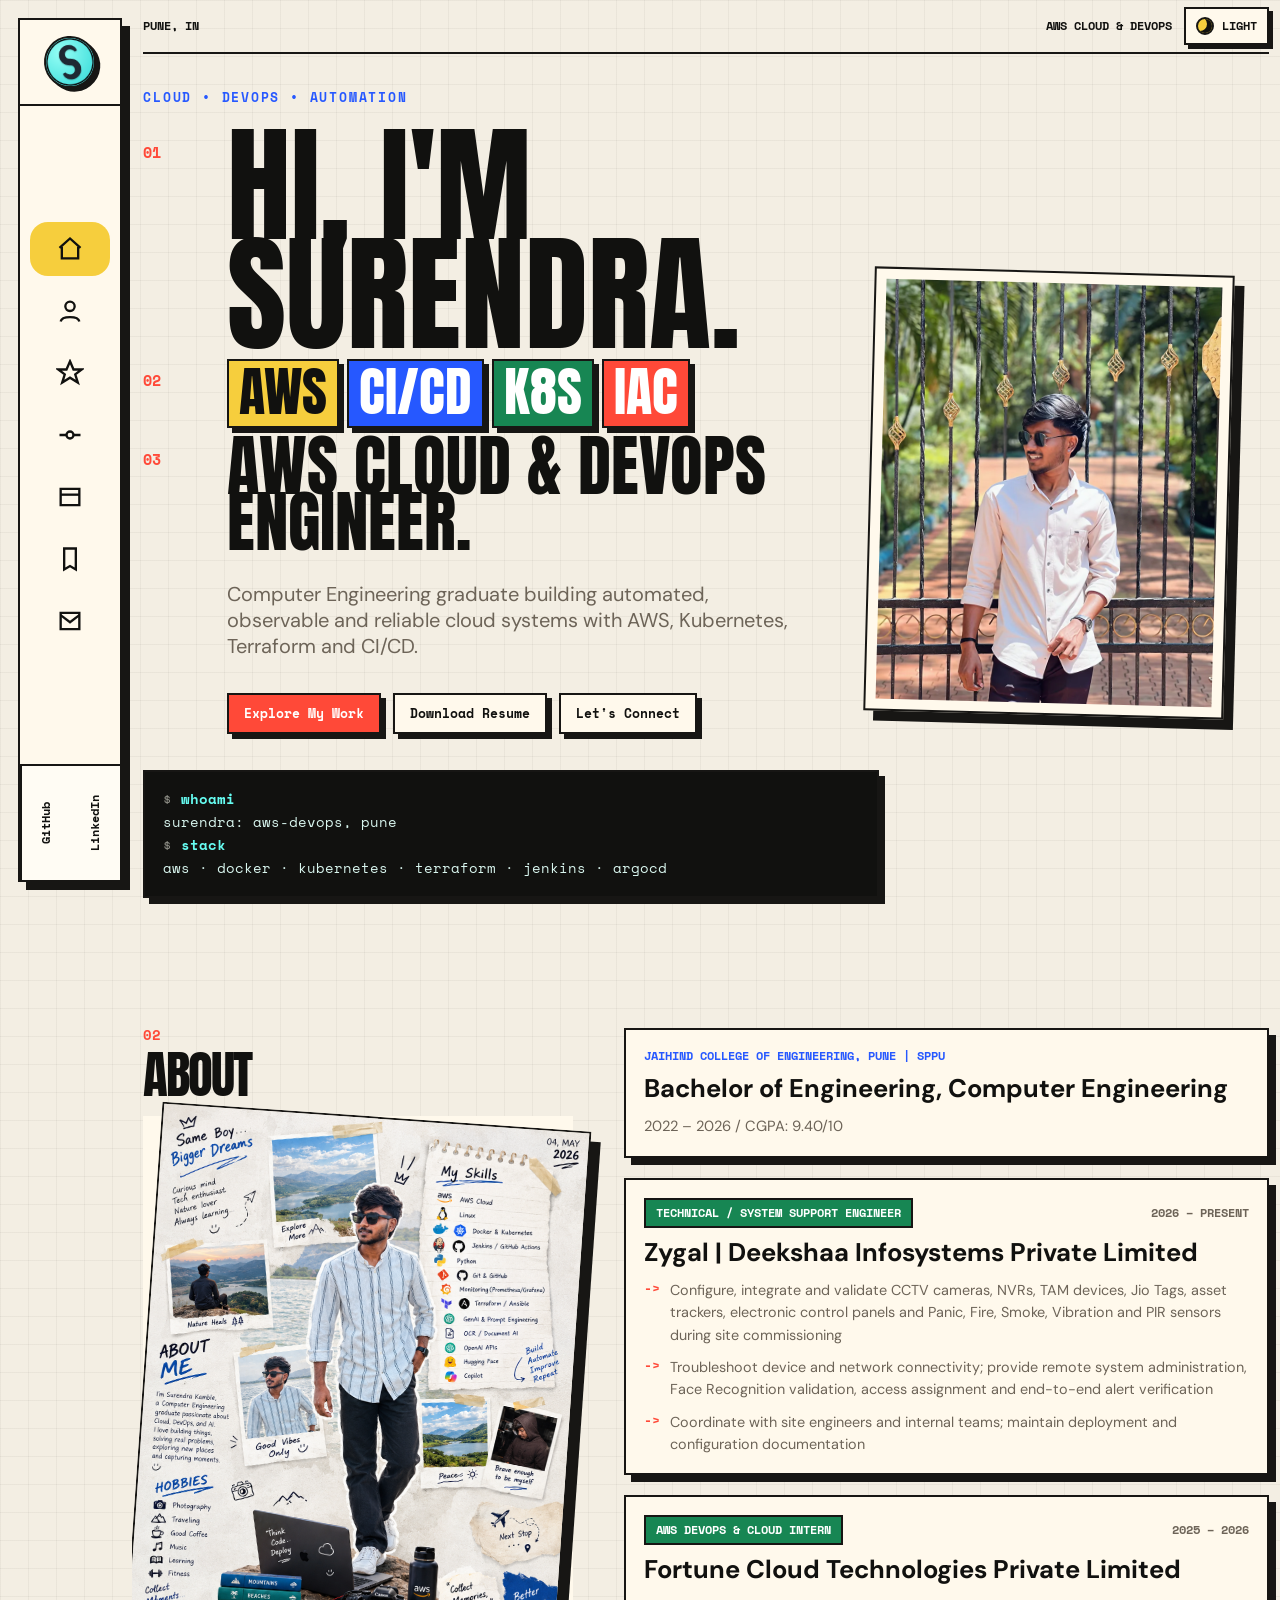
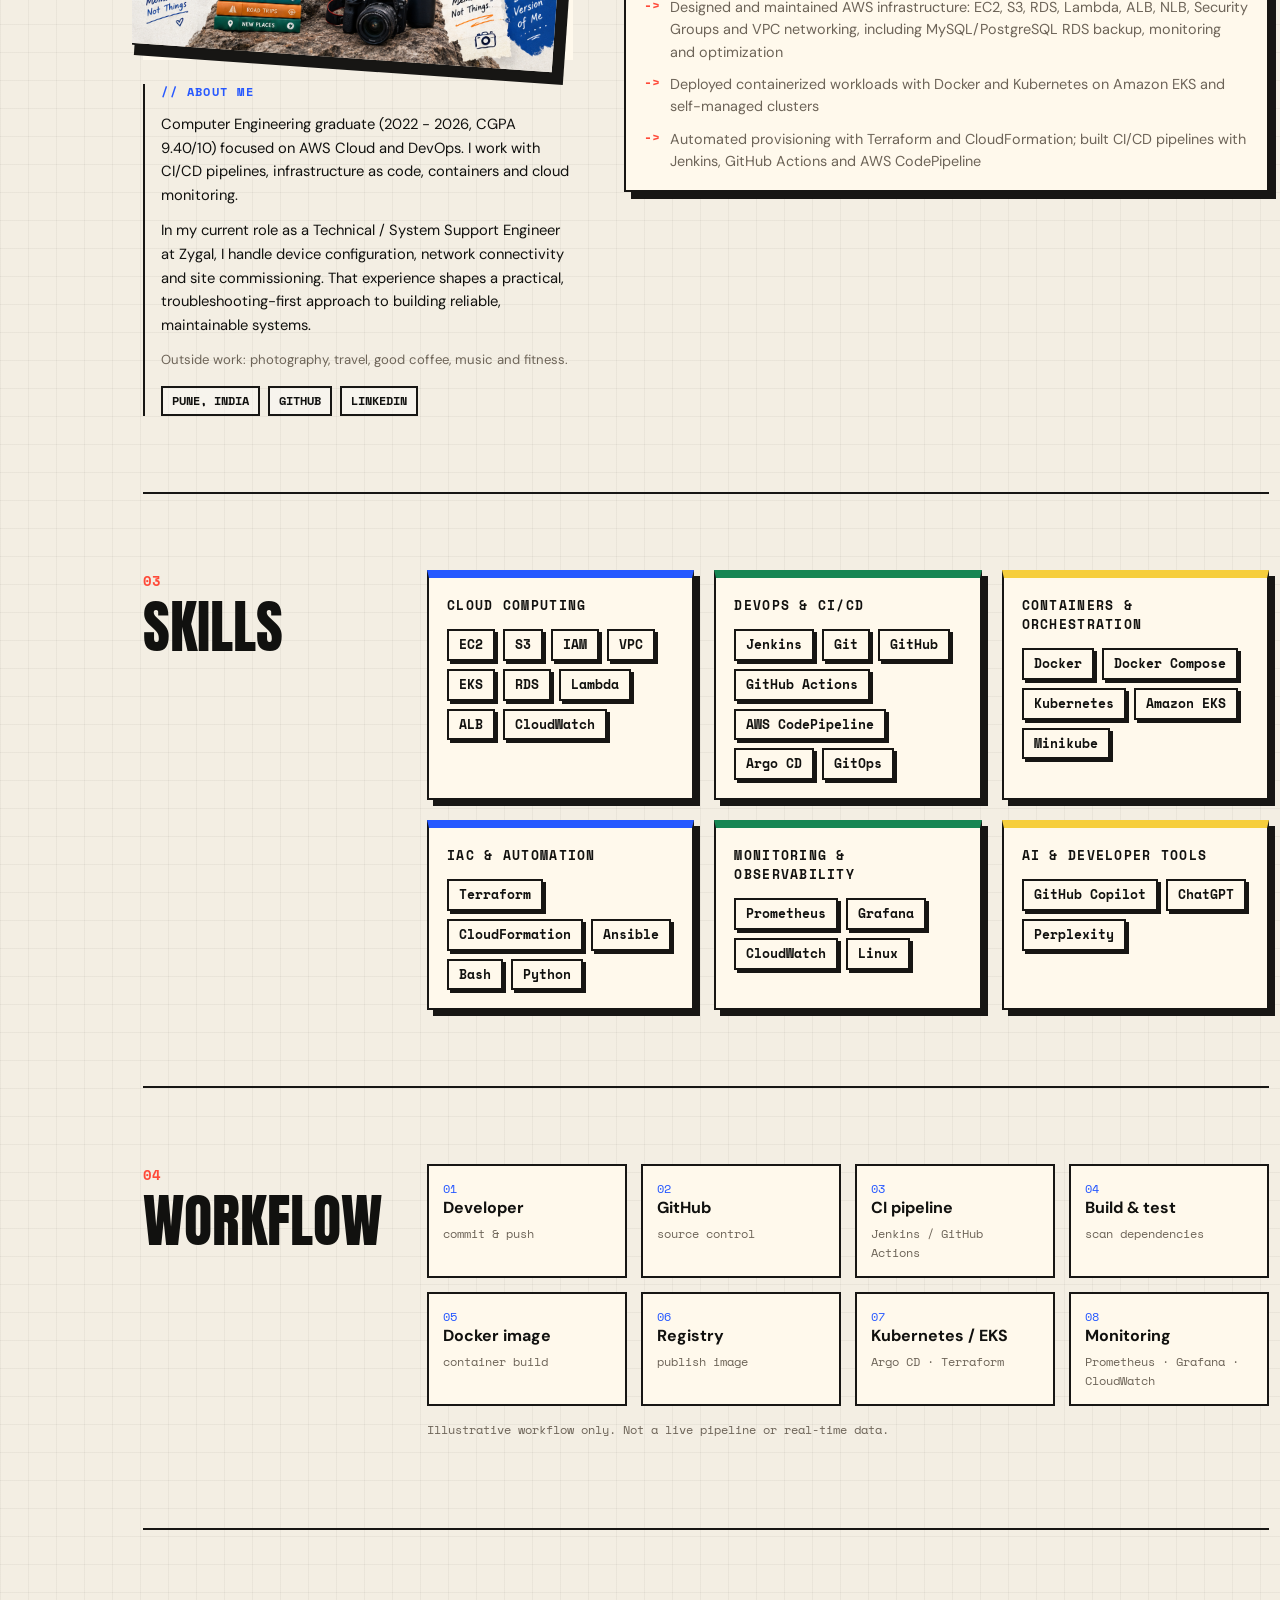
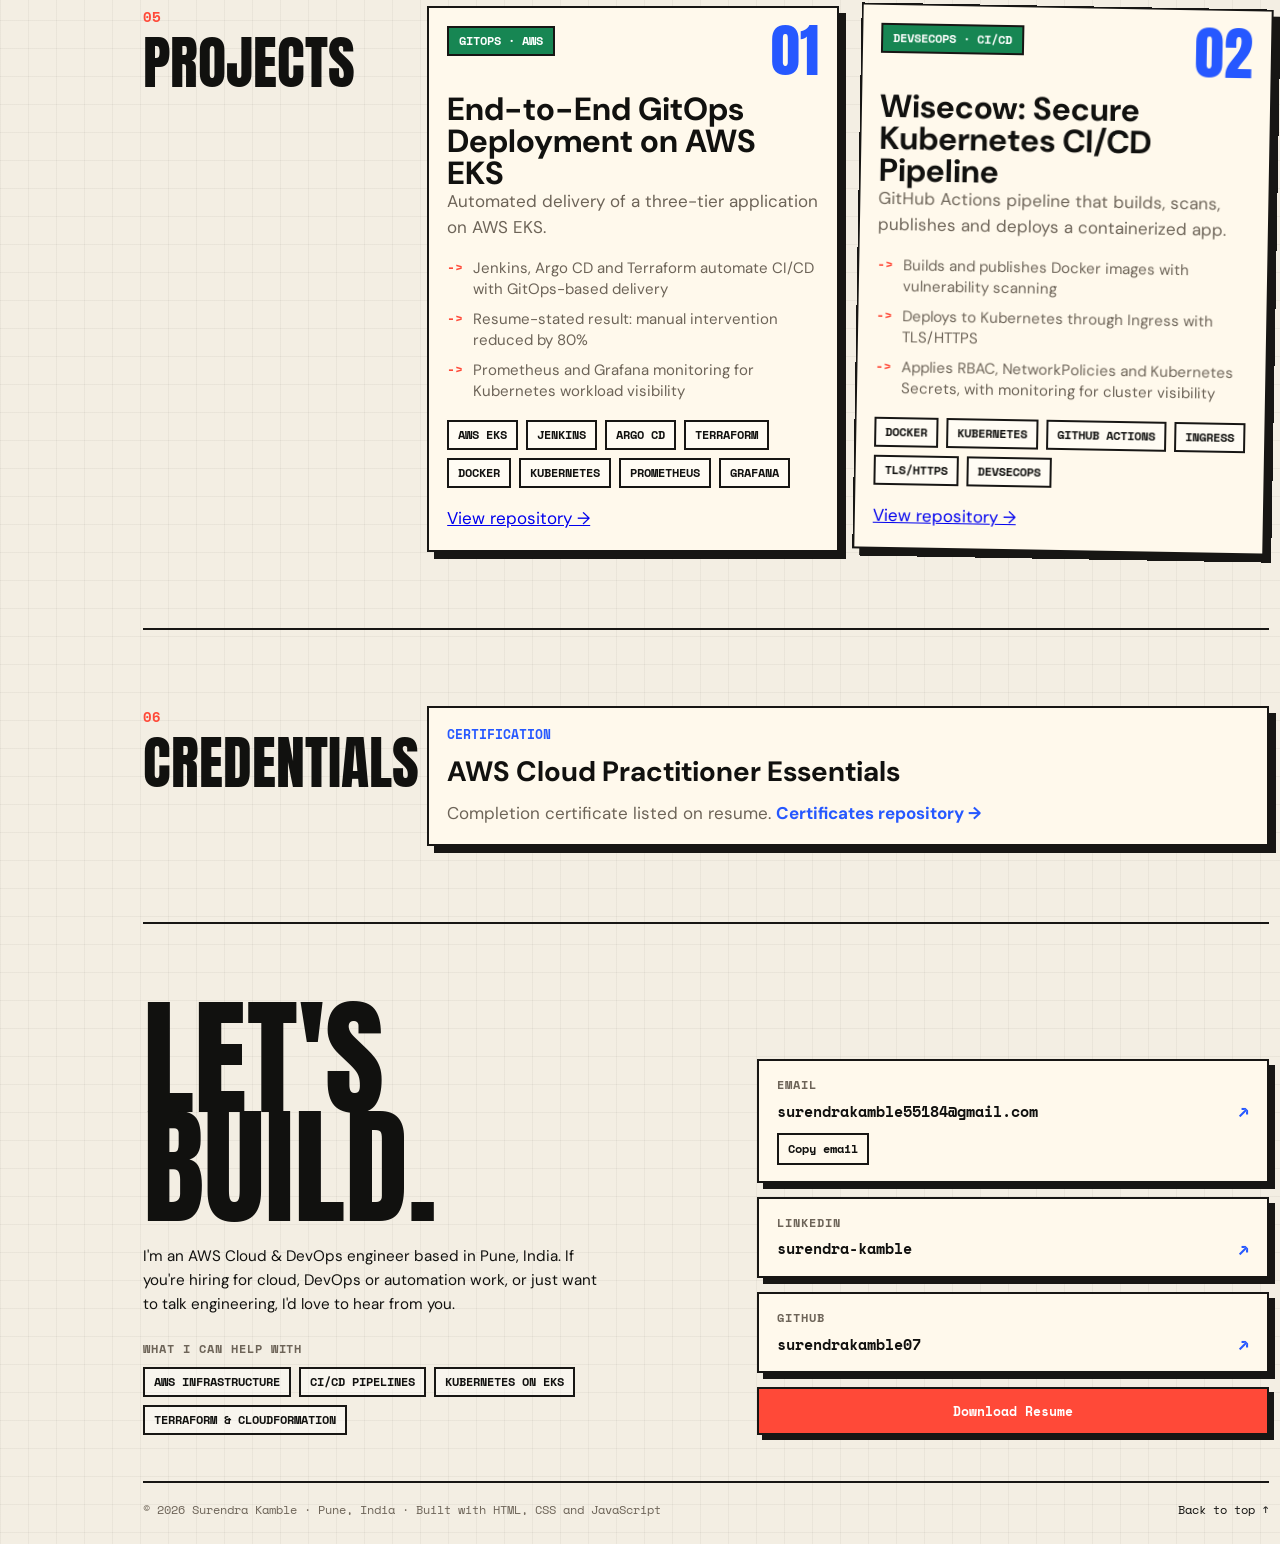
==== index.html @ b2022d6a "New portfolio design" ====
<!doctype html>
<html lang="en"><head><meta charset="UTF-8"><meta name="viewport" content="width=device-width, initial-scale=1">
<title>Surendra Kamble | AWS Cloud &amp; DevOps Engineer</title>
<meta name="description" content="Portfolio of Surendra Kamble, AWS Cloud &amp; DevOps Engineer in Pune: CI/CD, Kubernetes, Terraform, GitOps and monitoring.">
<meta name="theme-color" content="#66fcf1">
<meta property="og:type" content="website"><meta property="og:title" content="Surendra Kamble | AWS Cloud &amp; DevOps Engineer"><meta property="og:description" content="AWS, CI/CD, Kubernetes, Terraform, GitOps and monitoring.">
<meta property="og:image" content="images/og.png">
<meta name="twitter:card" content="summary_large_image"><meta name="twitter:image" content="images/og.png">
<link rel="icon" type="image/png" sizes="32x32" href="favicon.png"><link rel="apple-touch-icon" href="apple-touch-icon.png">
<link rel="preconnect" href="https://fonts.googleapis.com"><link rel="preconnect" href="https://fonts.gstatic.com" crossorigin>
<link href="https://fonts.googleapis.com/css2?family=Anton&family=DM+Sans:wght@400;500;700&family=Space+Mono:wght@400;700&display=swap" rel="stylesheet">
<link rel="stylesheet" href="styles.css"><link rel="stylesheet" href="site.css"></head>
<body><a class="skip" href="#main">Skip to content</a>
<aside class="side-nav" aria-label="Primary navigation"><a class="mark" href="#home" aria-label="Surendra Kamble home"><img src="images/logo.png" alt="S logo" width="60" height="60"></a>
<nav class="rail-links"><a href="#home" aria-label="Home"><svg viewBox="0 0 24 24" fill="none" stroke="currentColor"><path d="M3 11l9-8 9 8"/><path d="M5 10v10h14V10"/></svg><span class="rail-label">Home</span></a><a href="#about" aria-label="About"><svg viewBox="0 0 24 24" fill="none" stroke="currentColor"><circle cx="12" cy="8" r="4"/><path d="M4 21c1-5 15-5 16 0"/></svg><span class="rail-label">About</span></a><a href="#skills" aria-label="Skills"><svg viewBox="0 0 24 24" fill="none" stroke="currentColor"><path d="M12 2l3 7h7l-5.5 4.2 2.2 7L12 16l-6.7 4.2 2.2-7L2 9h7z"/></svg><span class="rail-label">Skills</span></a><a href="#workflow" aria-label="Workflow"><svg viewBox="0 0 24 24" fill="none" stroke="currentColor"><path d="M3 12h6M15 12h6"/><circle cx="12" cy="12" r="3"/></svg><span class="rail-label">Workflow</span></a><a href="#projects" aria-label="Projects"><svg viewBox="0 0 24 24" fill="none" stroke="currentColor"><path d="M4 5h16v14H4z"/><path d="M4 10h16"/></svg><span class="rail-label">Projects</span></a><a href="#credentials" aria-label="Credentials"><svg viewBox="0 0 24 24" fill="none" stroke="currentColor"><path d="M7 3h10v18l-5-3-5 3z"/></svg><span class="rail-label">Credentials</span></a><a href="#contact" aria-label="Contact"><svg viewBox="0 0 24 24" fill="none" stroke="currentColor"><path d="M4 5h16v14H4z"/><path d="M4 7l8 6 8-6"/></svg><span class="rail-label">Contact</span></a></nav>
<div class="rail-bottom"><a href="https://github.com/surendrakamble07" target="_blank" rel="noopener noreferrer">GitHub</a><a href="https://www.linkedin.com/in/surendra-kamble-593585319/" target="_blank" rel="noopener noreferrer">LinkedIn</a></div></aside>
<main class="page" id="main">
<div class="top-strip wrap"><span>Pune, IN</span><span>AWS Cloud &amp; DevOps<button class="theme-toggle" id="themeToggle" type="button" aria-label="Toggle dark theme" aria-pressed="false"><span class="toggle-icon" aria-hidden="true"></span><span id="themeLabel">Light</span></button></span></div>
<section id="home" class="hero wrap"><div class="hello">
<p class="eyebrow">CLOUD • DEVOPS • AUTOMATION</p>
<div class="sentence"><small>01</small><h1>Hi, I'm<br>Surendra.</h1></div>
<div class="sentence"><small>02</small><div class="role"><span class="word">AWS</span><span class="word">CI/CD</span><span class="word">K8s</span><span class="word">IaC</span></div></div>
<div class="sentence"><small>03</small><h1 class="title">AWS Cloud &amp; DevOps Engineer.</h1></div>
<p class="lede">Computer Engineering graduate building automated, observable and reliable cloud systems with AWS, Kubernetes, Terraform and CI/CD.</p>
<div class="actions"><a class="btn primary" href="#projects">Explore My Work</a><a class="btn" href="assets/Surendra_Kamble_Resume.pdf" download>Download Resume</a><a class="btn" href="#contact">Let's Connect</a></div>
<div class="term" role="img" aria-label="Terminal summary of Surendra Kamble"><i>$</i> <b>whoami</b><br>surendra: aws-devops, pune<br><i>$</i> <b>stack</b><br>aws · docker · kubernetes · terraform · jenkins · argocd</div>
</div><figure class="photo-card"><picture><source type="image/webp" srcset="images/me-800.webp 800w, images/me-1200.webp 1200w" sizes="(max-width: 620px) 200px, (max-width: 980px) 360px, 340px"><img class="hero-portrait" src="images/me-1200.jpg" srcset="images/me-800.jpg 800w, images/me-1200.jpg 1200w" sizes="(max-width: 620px) 200px, (max-width: 980px) 360px, 340px" alt="Portrait of Surendra Kamble" width="800" height="1000"></picture></figure></section>
<section id="about" class="section wrap"><div class="about-column"><header class="section-title"><small>02</small><h2>About</h2></header><div class="about-visual-bio"><figure class="about-figure"><button class="about-collage-trigger" id="aboutCollageTrigger" type="button" aria-label="Open About Me collage full size"><img src="images/about.png" alt="Personal collage of Surendra Kamble with travel photos, hobbies and a skills notepad" width="1114" height="1411" loading="lazy" decoding="async"></button></figure><div class="about-bio"><p class="about-bio-label">// ABOUT ME</p><p>Computer Engineering graduate (2022 - 2026, CGPA 9.40/10) focused on AWS Cloud and DevOps. I work with CI/CD pipelines, infrastructure as code, containers and cloud monitoring.</p><p>In my current role as a Technical / System Support Engineer at Zygal, I handle device configuration, network connectivity and site commissioning. That experience shapes a practical, troubleshooting-first approach to building reliable, maintainable systems.</p><p class="about-bio-aside">Outside work: photography, travel, good coffee, music and fitness.</p><div class="about-bio-chips"><span class="tech-chip">Pune, India</span><a class="tech-chip" href="https://github.com/surendrakamble07" target="_blank" rel="noopener noreferrer">GitHub</a><a class="tech-chip" href="https://www.linkedin.com/in/surendra-kamble-593585319/" target="_blank" rel="noopener noreferrer">LinkedIn</a></div></div></div></div><div class="about-card-stack"><article class="about-card education-card"><div class="education-meta">Jaihind College of Engineering, Pune | SPPU</div><h3>Bachelor of Engineering, Computer Engineering</h3><p>2022 – 2026 / CGPA: 9.40/10</p></article><article class="about-card experience-card"><div class="experience-meta"><span class="timeline-role">Technical / System Support Engineer</span><span class="timeline-date">2026 – Present</span></div><h3>Zygal | Deekshaa Infosystems Private Limited</h3><ul class="about-list"><li>Configure, integrate and validate CCTV cameras, NVRs, TAM devices, Jio Tags, asset trackers, electronic control panels and Panic, Fire, Smoke, Vibration and PIR sensors during site commissioning</li><li>Troubleshoot device and network connectivity; provide remote system administration, Face Recognition validation, access assignment and end-to-end alert verification</li><li>Coordinate with site engineers and internal teams; maintain deployment and configuration documentation</li></ul></article><article class="about-card experience-card"><div class="experience-meta"><span class="timeline-role">AWS DevOps &amp; Cloud Intern</span><span class="timeline-date">2025 – 2026</span></div><h3>Fortune Cloud Technologies Private Limited</h3><ul class="about-list"><li>Designed and maintained AWS infrastructure: EC2, S3, RDS, Lambda, ALB, NLB, Security Groups and VPC networking, including MySQL/PostgreSQL RDS backup, monitoring and optimization</li><li>Deployed containerized workloads with Docker and Kubernetes on Amazon EKS and self-managed clusters</li><li>Automated provisioning with Terraform and CloudFormation; built CI/CD pipelines with Jenkins, GitHub Actions and AWS CodePipeline</li></ul></article></div></section>
<section id="skills" class="section wrap"><aside class="section-title"><small>03</small><h2>Skills</h2></aside><div class="groups"><div class="group"><h3>Cloud computing</h3><span class="skill">EC2</span><span class="skill">S3</span><span class="skill">IAM</span><span class="skill">VPC</span><span class="skill">EKS</span><span class="skill">RDS</span><span class="skill">Lambda</span><span class="skill">ALB</span><span class="skill">CloudWatch</span></div><div class="group"><h3>DevOps &amp; CI/CD</h3><span class="skill">Jenkins</span><span class="skill">Git</span><span class="skill">GitHub</span><span class="skill">GitHub Actions</span><span class="skill">AWS CodePipeline</span><span class="skill">Argo CD</span><span class="skill">GitOps</span></div><div class="group"><h3>Containers &amp; orchestration</h3><span class="skill">Docker</span><span class="skill">Docker Compose</span><span class="skill">Kubernetes</span><span class="skill">Amazon EKS</span><span class="skill">Minikube</span></div><div class="group"><h3>IaC &amp; automation</h3><span class="skill">Terraform</span><span class="skill">CloudFormation</span><span class="skill">Ansible</span><span class="skill">Bash</span><span class="skill">Python</span></div><div class="group"><h3>Monitoring &amp; observability</h3><span class="skill">Prometheus</span><span class="skill">Grafana</span><span class="skill">CloudWatch</span><span class="skill">Linux</span></div><div class="group"><h3>AI &amp; developer tools</h3><span class="skill">GitHub Copilot</span><span class="skill">ChatGPT</span><span class="skill">Perplexity</span></div></div></section>
<section id="workflow" class="section wrap"><aside class="section-title"><small>04</small><h2>Workflow</h2></aside><div><ol class="flow"><li>Developer<small>commit &amp; push</small></li><li>GitHub<small>source control</small></li><li>CI pipeline<small>Jenkins / GitHub Actions</small></li><li>Build &amp; test<small>scan dependencies</small></li><li>Docker image<small>container build</small></li><li>Registry<small>publish image</small></li><li>Kubernetes / EKS<small>Argo CD · Terraform</small></li><li>Monitoring<small>Prometheus · Grafana · CloudWatch</small></li></ol><p class="note">Illustrative workflow only. Not a live pipeline or real-time data.</p></div></section>
<section id="projects" class="section wrap"><aside class="section-title"><small>05</small><h2>Projects</h2></aside><div class="project-grid"><article class="project-card"><div class="project-top"><span class="project-tag">GitOps · AWS</span><span class="project-index">01</span></div><div><h3>End-to-End GitOps Deployment on AWS EKS</h3><p>Automated delivery of a three-tier application on AWS EKS.</p></div><ul class="project-bullets"><li>Jenkins, Argo CD and Terraform automate CI/CD with GitOps-based delivery</li><li>Resume-stated result: manual intervention reduced by 80%</li><li>Prometheus and Grafana monitoring for Kubernetes workload visibility</li></ul><div class="tech-stack"><span class="tech-chip">AWS EKS</span><span class="tech-chip">Jenkins</span><span class="tech-chip">Argo CD</span><span class="tech-chip">Terraform</span><span class="tech-chip">Docker</span><span class="tech-chip">Kubernetes</span><span class="tech-chip">Prometheus</span><span class="tech-chip">Grafana</span></div><p><a href="https://github.com/surendrakamble07/node-todo-cicd-master" target="_blank" rel="noopener noreferrer">View repository &rarr;</a></p></article><article class="project-card"><div class="project-top"><span class="project-tag">DevSecOps · CI/CD</span><span class="project-index">02</span></div><div><h3>Wisecow: Secure Kubernetes CI/CD Pipeline</h3><p>GitHub Actions pipeline that builds, scans, publishes and deploys a containerized app.</p></div><ul class="project-bullets"><li>Builds and publishes Docker images with vulnerability scanning</li><li>Deploys to Kubernetes through Ingress with TLS/HTTPS</li><li>Applies RBAC, NetworkPolicies and Kubernetes Secrets, with monitoring for cluster visibility</li></ul><div class="tech-stack"><span class="tech-chip">Docker</span><span class="tech-chip">Kubernetes</span><span class="tech-chip">GitHub Actions</span><span class="tech-chip">Ingress</span><span class="tech-chip">TLS/HTTPS</span><span class="tech-chip">DevSecOps</span></div><p><a href="https://github.com/surendrakamble07/Wisecow-DevOps-Secure-Kubernetes-CI-CD-Pipeline" target="_blank" rel="noopener noreferrer">View repository &rarr;</a></p></article></div></section>
<section id="credentials" class="section wrap"><aside class="section-title"><small>06</small><h2>Credentials</h2></aside><div class="stack"><article class="education-card"><div class="education-meta">Certification</div><h3>AWS Cloud Practitioner Essentials</h3><p>Completion certificate listed on resume. <a href="https://github.com/surendrakamble07/AWS-DevOps-Certificates" target="_blank" rel="noopener noreferrer">Certificates repository &rarr;</a></p></article></div></section>
<section id="contact" class="contact wrap">
	<div class="contact-intro">
		<h2 class="contact-title">Let's<br>Build.</h2>
		<p class="contact-copy">I'm an AWS Cloud &amp; DevOps engineer based in Pune, India. If you're hiring for cloud, DevOps or automation work, or just want to talk engineering, I'd love to hear from you.</p>
		<div class="contact-offerings">
			<span class="contact-caption">What I can help with</span>
			<div class="contact-chips"><span class="tech-chip">AWS infrastructure</span><span class="tech-chip">CI/CD pipelines</span><span class="tech-chip">Kubernetes on EKS</span><span class="tech-chip">Terraform &amp; CloudFormation</span></div>
		</div>
	</div>
	<div class="contact-cards">
		<article class="contact-card contact-card-email">
			<a class="contact-card-hitarea" href="mailto:surendrakamble55184@gmail.com">
				<span class="contact-card-label">Email</span>
				<span class="contact-card-value">surendrakamble55184@gmail.com</span>
				<span class="contact-card-arrow" aria-hidden="true">↗</span>
			</a>
			<div class="contact-card-actions"><button class="copy" id="copy" type="button">Copy email</button><div id="toast" role="status" aria-live="polite"></div></div>
		</article>
		<a class="contact-card" href="https://www.linkedin.com/in/surendra-kamble-593585319/" target="_blank" rel="noopener noreferrer">
			<span class="contact-card-label">LinkedIn</span><span class="contact-card-value">surendra-kamble</span><span class="contact-card-arrow" aria-hidden="true">↗</span>
		</a>
		<a class="contact-card" href="https://github.com/surendrakamble07" target="_blank" rel="noopener noreferrer">
			<span class="contact-card-label">GitHub</span><span class="contact-card-value">surendrakamble07</span><span class="contact-card-arrow" aria-hidden="true">↗</span>
		</a>
		<a class="btn primary contact-resume" href="assets/Surendra_Kamble_Resume.pdf" download>Download Resume</a>
	</div>
</section>
<footer class="site-footer wrap"><span>&copy; 2026 Surendra Kamble &middot; Pune, India &middot; Built with HTML, CSS and JavaScript</span><a href="#home">Back to top &uarr;</a></footer>
</main><button id="top" type="button" aria-label="Back to top">TOP ↑</button><dialog class="image-dialog" id="aboutCollageDialog" aria-label="About Me collage"><button class="image-dialog-close" id="aboutCollageClose" type="button" aria-label="Close collage">Close</button><img src="images/about-1000.jpg" alt="Personal collage: Surendra Kamble with photos of travel and nature, hobbies, and a skills notepad" width="1000" height="1267"></dialog><script src="script.js"></script></body></html>
---- styles.css ----
:root {
  --paper: #f3eee3;
  --ink: #11110f;
  --muted: #6d6458;
  --line: #171614;
  --card: #fff9ec;
  --red: #ff4938;
  --blue: #2658ff;
  --green: #178653;
  --yellow: #f6ce3d;
  --grid-line: rgba(17,17,15,.045);
  --dock-fill: rgba(255,255,255,.38);
  --rail: 104px;
  --max: 1180px;
}
[data-theme="dark"] {
  --paper: #10100f;
  --ink: #f3eee3;
  --muted: #b9ad9b;
  --line: #f3eee3;
  --card: #191817;
  --red: #ff5a48;
  --blue: #6f92ff;
  --green: #35b978;
  --yellow: #f6ce3d;
  --grid-line: rgba(243,238,227,.055);
  --dock-fill: rgba(255,255,255,.07);
}
* { box-sizing: border-box; }
html { scroll-behavior: smooth; }
body {
  margin: 0;
  color: var(--ink);
  background:
    linear-gradient(var(--grid-line) 1px, transparent 1px),
    linear-gradient(90deg, var(--grid-line) 1px, transparent 1px),
    var(--paper);
  background-size: 28px 28px;
  font-family: "DM Sans", sans-serif;
  transition: background .22s ease, color .22s ease;
}
.side-nav {
  position: fixed;
  inset: 18px auto 18px 18px;
  z-index: 30;
  width: var(--rail);
  border: 2px solid var(--line);
  background: var(--card);
  box-shadow: 8px 8px 0 var(--line);
  display: grid;
  grid-template-rows: 86px 1fr 116px;
}
.mark {
  display: grid;
  place-items: center;
  border-bottom: 2px solid var(--line);
  color: var(--ink);
  background: var(--card);
  text-decoration: none;
}
.mark img {
  width: 52px;
  height: 52px;
  border: 2px solid var(--line);
  border-radius: 50%;
  background: #55e6e1;
  box-shadow: 4px 4px 0 var(--line);
  transform: rotate(-5deg);
}
.rail-links {
  display: grid;
  align-content: center;
  gap: 8px;
  padding: 12px 10px;
}
.rail-links a {
  min-height: clamp(46px, 6vh, 68px);
  color: var(--ink);
  text-decoration: none;
  border: 2px solid transparent;
  display: grid;
  place-items: center;
  font: 700 11px/1 "Space Mono", monospace;
  text-transform: uppercase;
  border-radius: 18px;
  position: relative;
  transition: background .18s ease, color .18s ease, border-color .18s ease, transform .18s ease;
}
.rail-links a:first-child { border-top: 2px solid transparent; }
.rail-links a:hover {
  background: var(--yellow);
  border-color: var(--line);
  transform: rotate(-2deg);
}
.rail-label {
  position: absolute;
  left: calc(100% + 12px);
  top: 50%;
  z-index: 5;
  min-width: max-content;
  border: 2px solid var(--line);
  background: var(--card);
  color: var(--ink);
  box-shadow: 4px 4px 0 var(--line);
  padding: 8px 10px;
  opacity: 0;
  pointer-events: none;
  transform: translate(-8px, -50%);
  transition: opacity .16s ease, transform .16s ease;
}
.rail-links a:hover .rail-label,
.rail-links a:focus-visible .rail-label {
  opacity: 1;
  transform: translate(0, -50%);
}
.rail-links svg {
  width: 28px;
  height: 28px;
  stroke-width: 2;
}
.rail-bottom {
  border-top: 2px solid var(--line);
  display: grid;
  grid-template-columns: 1fr 1fr;
}
.rail-bottom a {
  display: grid;
  place-items: center;
  color: var(--ink);
  text-decoration: none;
  font: 700 12px/1 "Space Mono", monospace;
  border-right: 2px solid var(--line);
  writing-mode: vertical-rl;
  transform: rotate(180deg);
  background: var(--dock-fill);
}
.rail-bottom a:last-child { border-right: 0; }
.page {
  margin-left: calc(var(--rail) + 28px);
}
.wrap {
  width: min(var(--max), calc(92vw - var(--rail) / 2));
  margin: 0 auto;
}
.top-strip {
  min-height: 54px;
  border-bottom: 2px solid var(--line);
  display: flex;
  justify-content: space-between;
  align-items: center;
  font: 700 12px/1 "Space Mono", monospace;
  text-transform: uppercase;
}
.top-strip span {
  display: inline-flex;
  align-items: center;
  gap: 12px;
  flex-wrap: wrap;
}
.theme-toggle {
  color: var(--ink);
  background: var(--card);
  border: 2px solid var(--line);
  padding: 8px 10px;
  font: 700 12px/1 "Space Mono", monospace;
  text-transform: uppercase;
  cursor: pointer;
  box-shadow: 4px 4px 0 var(--line);
  display: inline-flex;
  align-items: center;
  gap: 8px;
  transition: transform .16s ease, box-shadow .16s ease, background .16s ease;
}
.theme-toggle:hover {
  background: var(--yellow);
  transform: translate(2px, 2px);
  box-shadow: 2px 2px 0 var(--line);
}
.toggle-icon {
  width: 18px;
  height: 18px;
  border: 2px solid var(--line);
  border-radius: 50%;
  background: var(--yellow);
  box-shadow: inset -5px -2px 0 var(--ink);
}
[data-theme="dark"] .toggle-icon {
  background: var(--ink);
  box-shadow: inset 6px 0 0 var(--yellow);
}
.hero {
  min-height: calc(100vh - 54px);
  display: grid;
  grid-template-columns: minmax(0, 1.28fr) minmax(280px, 360px);
  gap: 30px;
  align-items: center;
  padding: 34px 0 54px;
}
.hello {
  display: grid;
  gap: 10px;
}
.sentence {
  display: grid;
  grid-template-columns: 70px 1fr;
  gap: 14px;
  align-items: start;
}
.sentence small {
  padding-top: 14px;
  font: 700 15px/1 "Space Mono", monospace;
  color: var(--red);
}
h1 {
  margin: 0;
  font: 400 clamp(4.4rem, 10vw, 11rem)/.85 Anton, sans-serif;
  text-transform: uppercase;
  letter-spacing: 0;
}
.role {
  display: flex;
  flex-wrap: nowrap;
  gap: 8px;
  font: 400 clamp(2rem, 4.25vw, 4.7rem)/.9 Anton, sans-serif;
  text-transform: uppercase;
}
.word {
  border: 2px solid var(--line);
  padding: 6px 10px 10px;
  background: var(--yellow);
  box-shadow: 5px 5px 0 var(--line);
}
.word:nth-child(2) { background: var(--blue); color: #fff; }
.word:nth-child(3) { background: var(--green); color: #fff; }
.word:nth-child(4) { background: var(--red); color: #fff; }
.lede {
  max-width: 600px;
  color: var(--muted);
  font-size: 20px;
  margin: 20px 0 0 84px;
  padding-right: 24px;
}
.actions {
  display: flex;
  gap: 12px;
  flex-wrap: wrap;
  margin: 24px 0 0 84px;
}
.btn {
  color: var(--ink);
  text-decoration: none;
  border: 2px solid var(--line);
  background: var(--card);
  padding: 12px 15px;
  font: 700 13px/1 "Space Mono", monospace;
  box-shadow: 5px 5px 0 var(--line);
  transition: transform .16s ease, box-shadow .16s ease;
}
.btn:hover {
  transform: translate(3px, 3px);
  box-shadow: 2px 2px 0 var(--line);
}
.btn.primary {
  background: var(--red);
  color: #fff;
}
.photo-card {
  border: 2px solid var(--line);
  background: var(--card);
  padding: 10px;
  box-shadow: 10px 10px 0 var(--line);
  justify-self: end;
  transform: rotate(1.5deg);
  width: min(100%, 360px);
}
.photo-card img {
  width: 100%;
  height: auto;
  aspect-ratio: 4 / 5;
  max-height: min(62vh, 520px);
  object-fit: cover;
  object-position: 50% 35%;
  display: block;
}
.section {
  display: grid;
  grid-template-columns: 250px 1fr;
  gap: 34px;
  padding: 76px 0;
  border-bottom: 2px solid var(--line);
}
.section-title {
  position: sticky;
  top: 24px;
  align-self: start;
}
.section-title small {
  font: 700 14px/1 "Space Mono", monospace;
  color: var(--red);
}
.section-title h2 {
  margin: 10px 0 0;
  font: 400 58px/.9 Anton, sans-serif;
  text-transform: uppercase;
}
.stack {
  display: grid;
  gap: 16px;
}
.timeline {
  position: relative;
  display: grid;
  gap: 18px;
}
.timeline::before {
  content: "";
  position: absolute;
  left: 38px;
  top: 10px;
  bottom: 10px;
  width: 2px;
  background: var(--line);
}
.timeline-item {
  display: grid;
  grid-template-columns: 82px 1fr;
  gap: 18px;
  position: relative;
}
.timeline-dot {
  width: 78px;
  height: 78px;
  border: 2px solid var(--line);
  background: var(--yellow);
  display: grid;
  place-items: center;
  font: 400 38px/.85 Anton, sans-serif;
  color: var(--ink);
  box-shadow: 5px 5px 0 var(--line);
  z-index: 1;
}
.timeline-card {
  border: 2px solid var(--line);
  background: var(--card);
  box-shadow: 7px 7px 0 var(--line);
  padding: 18px;
  display: grid;
  gap: 12px;
  transition: transform .16s ease, box-shadow .16s ease;
}
.timeline-card:hover {
  transform: translate(3px, 3px);
  box-shadow: 4px 4px 0 var(--line);
}
.timeline-meta {
  display: flex;
  align-items: center;
  gap: 10px;
  flex-wrap: wrap;
}
.timeline-role {
  border: 2px solid var(--line);
  background: var(--green);
  color: #fff;
  padding: 7px 10px;
  font: 700 12px/1 "Space Mono", monospace;
  text-transform: uppercase;
}
.timeline-date {
  color: var(--muted);
  font: 700 12px/1 "Space Mono", monospace;
  text-transform: uppercase;
}
.timeline-card h3 {
  margin: 0;
  font-size: 25px;
}
.timeline-company {
  color: var(--blue);
  font: 700 14px/1 "Space Mono", monospace;
  text-transform: uppercase;
}
.timeline-card p {
  margin: 0;
  color: var(--muted);
  font-size: 17px;
  line-height: 1.5;
}
.timeline-highlight {
  border-left: 6px solid var(--red);
  background: var(--dock-fill);
  padding: 12px 14px;
  color: var(--ink);
  font: 700 14px/1.45 "Space Mono", monospace;
}
.case {
  display: grid;
  grid-template-columns: 82px 1fr 150px;
  gap: 18px;
  border: 2px solid var(--line);
  background: var(--card);
  padding: 16px;
  box-shadow: 7px 7px 0 var(--line);
}
.case-num {
  font: 400 58px/.85 Anton, sans-serif;
  color: var(--green);
}
.case h3 {
  margin: 0 0 8px;
  font-size: 24px;
}
.case p {
  margin: 0;
  color: var(--muted);
  font-size: 17px;
}
.tag {
  justify-self: end;
  align-self: start;
  border: 2px solid var(--line);
  background: var(--yellow);
  padding: 8px 10px;
  font: 700 12px/1 "Space Mono", monospace;
  text-transform: uppercase;
}
.skills {
  display: grid;
  grid-template-columns: repeat(5, 1fr);
  gap: 10px;
}
.skill {
  min-height: 112px;
  border: 2px solid var(--line);
  background: var(--card);
  padding: 14px;
  display: grid;
  align-content: end;
  font: 700 17px/1.1 "Space Mono", monospace;
  box-shadow: 5px 5px 0 var(--line);
}
.project-grid {
  display: grid;
  grid-template-columns: repeat(2, 1fr);
  gap: 18px;
}
.project-card {
  min-height: 360px;
  border: 2px solid var(--line);
  background: var(--card);
  color: var(--ink);
  text-decoration: none;
  box-shadow: 7px 7px 0 var(--line);
  padding: 18px;
  display: grid;
  align-content: space-between;
  gap: 18px;
  transition: transform .16s ease, box-shadow .16s ease, background .16s ease;
}
.project-card:nth-child(2) {
  transform: rotate(1deg);
}
.project-card:hover {
  transform: translate(3px, 3px);
  box-shadow: 4px 4px 0 var(--line);
  background: var(--dock-fill);
}
.project-card:nth-child(2):hover {
  transform: rotate(1deg) translate(3px, 3px);
}
.project-top {
  display: flex;
  justify-content: space-between;
  align-items: flex-start;
  gap: 14px;
}
.project-tag {
  width: fit-content;
  border: 2px solid var(--line);
  background: var(--green);
  color: #fff;
  padding: 7px 10px;
  font: 700 12px/1 "Space Mono", monospace;
  text-transform: uppercase;
}
.project-index {
  font: 400 58px/.85 Anton, sans-serif;
  color: var(--blue);
}
.project-card h3 {
  margin: 0;
  font-size: 32px;
  line-height: 1;
}
.project-card p {
  margin: 0;
  color: var(--muted);
  font-size: 17px;
  line-height: 1.5;
}
.project-bullets {
  list-style: none;
  display: grid;
  gap: 9px;
  padding: 0;
  margin: 0;
}
.project-bullets li {
  color: var(--muted);
  font-size: 15px;
  line-height: 1.4;
  display: grid;
  grid-template-columns: 18px 1fr;
  gap: 8px;
}
.project-bullets li::before {
  content: "->";
  color: var(--red);
  font: 700 13px/1.4 "Space Mono", monospace;
}
.tech-stack {
  display: flex;
  flex-wrap: wrap;
  gap: 8px;
}
.tech-chip {
  border: 2px solid var(--line);
  background: var(--dock-fill);
  color: var(--ink);
  padding: 7px 9px;
  font: 700 12px/1 "Space Mono", monospace;
  text-transform: uppercase;
}
.research-card,
.education-card {
  border: 2px solid var(--line);
  background: var(--card);
  box-shadow: 7px 7px 0 var(--line);
  padding: 18px;
  display: grid;
  gap: 14px;
}
.research-head {
  display: flex;
  justify-content: space-between;
  gap: 16px;
  align-items: flex-start;
}
.research-card h3,
.education-card h3 {
  margin: 0;
  font-size: 28px;
  line-height: 1.05;
}
.research-meta,
.education-meta {
  color: var(--blue);
  font: 700 13px/1.35 "Space Mono", monospace;
  text-transform: uppercase;
}
.research-card p,
.education-card p {
  margin: 0;
  color: var(--muted);
  font-size: 17px;
  line-height: 1.5;
}
.research-score {
  width: fit-content;
  border-left: 6px solid var(--red);
  background: var(--dock-fill);
  padding: 10px 14px;
  color: var(--ink);
  font: 700 14px/1.4 "Space Mono", monospace;
  text-transform: uppercase;
}
.research-actions {
  display: flex;
  flex-wrap: wrap;
  gap: 8px;
  justify-content: flex-end;
  flex-shrink: 0;
}
.research-actions a {
  color: var(--ink);
  text-decoration: none;
  border: 2px solid var(--line);
  background: var(--card);
  padding: 7px 9px;
  font: 700 11px/1 "Space Mono", monospace;
  text-transform: uppercase;
  box-shadow: 3px 3px 0 var(--line);
  transition: transform .16s ease, box-shadow .16s ease, background .16s ease;
}
.research-actions a:hover {
  background: var(--dock-fill);
  transform: translate(2px, 2px);
  box-shadow: 1px 1px 0 var(--line);
}
.creative-showcase {
  margin: 0;
}
.creative-showcase img {
  width: 100%;
  height: min(74vh, 860px);
  object-fit: contain;
  display: block;
  background: transparent;
}
.cert-list {
  display: grid;
  gap: 16px;
}
.cert-group {
  display: grid;
  gap: 14px;
}
.cert-group.two-col {
  grid-template-columns: repeat(2, 1fr);
}
.cert-group.three-col {
  grid-template-columns: repeat(3, 1fr);
}
.cert-item {
  min-height: 156px;
  border: 2px solid var(--line);
  background: var(--card);
  box-shadow: 5px 5px 0 var(--line);
  padding: 16px;
  display: grid;
  grid-template-rows: 34px auto 1fr;
  gap: 10px;
  align-items: start;
}
.cert-item h3 {
  margin: 0;
  font-size: 22px;
}
.cert-item p {
  margin: 0;
  color: var(--muted);
  font-size: 15px;
  line-height: 1.45;
}
.cert-label {
  width: 128px;
  height: 34px;
  border: 2px solid var(--line);
  background: var(--green);
  color: #fff;
  padding: 0 10px;
  display: inline-grid;
  place-items: center;
  font: 700 12px/1 "Space Mono", monospace;
  text-align: center;
  text-transform: uppercase;
}
@media (max-width: 980px) {
  :root { --rail: 78px; }
  .wrap { width: min(var(--max), calc(100vw - var(--rail) - 43px)); }
  .side-nav {
    inset: 14px auto 14px 14px;
    grid-template-rows: 70px 1fr 96px;
    box-shadow: 5px 5px 0 var(--line);
  }
  .mark { font-size: 20px; }
  .mark img {
    width: 44px;
    height: 44px;
    box-shadow: 3px 3px 0 var(--line);
  }
  .rail-links { padding: 8px 7px; gap: 6px; }
  .rail-links a { min-height: clamp(42px, 6vh, 60px); font-size: 0; border-radius: 14px; }
  .rail-links svg { width: 25px; height: 25px; }
  .hero, .section { grid-template-columns: 1fr; }
  .photo-card { transform: none; }
  .timeline::before { left: 34px; }
  .timeline-item { grid-template-columns: 74px 1fr; }
  .timeline-dot {
    width: 70px;
    height: 70px;
    font-size: 34px;
  }
  .case { grid-template-columns: 1fr; }
  .tag { justify-self: start; }
  .skills { grid-template-columns: repeat(2, 1fr); }
  .project-grid { grid-template-columns: 1fr; }
  .cert-group.two-col,
  .cert-group.three-col { grid-template-columns: 1fr; }
  .cert-list { grid-template-columns: 1fr; }
  .research-head { flex-direction: column; }
  .research-actions { justify-content: flex-start; }
  .project-card:nth-child(2) { transform: none; }
  .project-card:nth-child(2):hover { transform: translate(3px, 3px); }
  .section-title { position: static; }
}
@media (max-width: 620px) {
  :root { --rail: 0px; }
  .side-nav {
    inset: auto 12px 12px 12px;
    width: auto;
    height: 70px;
    grid-template-rows: 1fr;
    grid-template-columns: 64px 1fr;
    border: 2px solid var(--line);
    box-shadow: 5px 5px 0 var(--line);
  }
  .mark { border-bottom: 0; border-right: 2px solid var(--line); }
  .rail-links {
    grid-auto-flow: column;
    grid-auto-columns: 1fr;
    align-content: stretch;
    padding: 6px;
  }
  .rail-links a {
    min-height: 54px;
    border-top: 0;
    border-bottom: 0;
    border-right: 0;
    border-radius: 12px;
  }
  .rail-label { display: none; }
  .rail-links a:first-child { border-top: 0; }
  .rail-bottom { display: none; }
  .page { margin-left: 0; padding-bottom: 74px; }
  .wrap { width: min(calc(100vw - 40px), var(--max)); }
  .top-strip {
    display: flex;
    min-height: auto;
    padding: 14px 0;
    gap: 12px;
    align-items: flex-start;
    flex-direction: column;
  }
  .hero { padding-top: 34px; min-height: auto; }
  h1 { font-size: 64px; }
  .role {
    flex-wrap: wrap;
    font-size: 38px;
  }
  .sentence { grid-template-columns: 42px 1fr; }
  .lede, .actions { margin-left: 0; }
  .timeline::before { display: none; }
  .timeline-item { grid-template-columns: 1fr; }
  .timeline-dot {
    width: fit-content;
    height: auto;
    padding: 8px 12px;
  }
  .photo-card,
  .timeline-card,
  .case,
  .project-card,
  .research-card,
  .education-card,
  .cert-item,
  .skill {
    box-shadow: 4px 4px 0 var(--line);
  }
  .skills, .project-grid, .cert-list { grid-template-columns: 1fr; }
  .cert-group.two-col,
  .cert-group.three-col { grid-template-columns: 1fr; }
}
---- site.css ----
.hero-portrait{width:100%;max-width:340px;aspect-ratio:4/5;height:auto;max-height:min(62vh,520px);object-fit:cover;object-position:50% 35%;display:block;margin:auto}
.eyebrow{font:700 .8rem "Space Mono",monospace;letter-spacing:.14em;color:var(--blue);margin:0 0 14px}
.term{background:#11110f;color:#d8f5ee;border:2px solid var(--line);box-shadow:6px 6px 0 var(--line);padding:16px 18px;font:.85rem/1.7 "Space Mono",monospace;margin-top:26px;overflow-x:auto}
.term b{color:#66fcf1}.term i{color:#8c8c84;font-style:normal}
.groups{display:grid;grid-template-columns:repeat(auto-fit,minmax(260px,1fr));gap:18px}
.group{border:2px solid var(--line);background:var(--card);box-shadow:6px 6px 0 var(--line);padding:18px}
.group h3{margin:0 0 12px;font:700 .8rem "Space Mono",monospace;letter-spacing:.1em;text-transform:uppercase}
.group:nth-child(3n+1){border-top:8px solid var(--blue)}.group:nth-child(3n+2){border-top:8px solid var(--green)}.group:nth-child(3n){border-top:8px solid var(--yellow)}
.group .skill{display:inline-block;margin:0 6px 8px 0}
.flow{list-style:none;margin:0;padding:0;display:grid;grid-template-columns:repeat(auto-fit,minmax(150px,1fr));gap:14px;counter-reset:s}
.flow li{counter-increment:s;border:2px solid var(--line);background:var(--card);padding:14px;position:relative;font-weight:700}
.flow li::before{content:"0" counter(s);display:block;font:.75rem "Space Mono",monospace;color:var(--blue)}
.flow small{display:block;font:400 .78rem "Space Mono",monospace;color:var(--muted);margin-top:6px}
.note{font:.78rem "Space Mono",monospace;color:var(--muted);margin-top:14px}
#top{position:fixed;right:18px;bottom:18px;z-index:40;border:2px solid var(--line);background:var(--card);color:var(--ink);padding:10px 14px;font:700 .8rem "Space Mono",monospace;cursor:pointer;box-shadow:4px 4px 0 var(--line);display:none}
#top.show{display:block}
a:focus-visible,button:focus-visible{outline:3px solid var(--blue);outline-offset:3px}
.skip{position:absolute;left:-999px}.skip:focus{left:8px;top:8px;z-index:99;background:var(--card);padding:8px}
@media(prefers-reduced-motion:reduce){html{scroll-behavior:auto}*{transition:none!important;animation:none!important}}
@media(max-width:700px){.hero-portrait{max-width:200px}}
.hero>*,.hello,.sentence{min-width:0}
h1{overflow-wrap:anywhere}
h1.title{font-size:clamp(1.9rem,5.2vw,4.2rem)}
.rail-links a[aria-current]{background:var(--yellow);color:#11110f}
.section>*,.stack>*,.timeline>*,.project-grid>*{min-width:0}
p,li,h2,h3,.education-meta{overflow-wrap:anywhere}
.page{overflow-x:clip}
h1{overflow-wrap:normal}
@media(max-width:620px){.hello h1:not(.title){font-size:clamp(2rem,11vw,3rem)}}
h2{overflow-wrap:normal}
/* About section */
#about.section {
  display: grid;
  grid-template-columns: minmax(280px, 2fr) minmax(0, 3fr);
  gap: clamp(24px, 4vw, 56px);
  align-items: start;
  padding: 76px 0;
  border-bottom: 2px solid var(--line);
}
#about > * {
  min-width: 0;
}
#about .section-title {
  position: static;
  display: grid;
  gap: 12px;
}
#about .section-title small {
  font: 700 14px/1 "Space Mono", monospace;
  color: var(--red);
}
#about .section-title h2 {
  margin: 0;
  font: 400 clamp(2.5rem, 4vw, 4.5rem)/0.82 Anton, sans-serif;
  letter-spacing: -0.04em;
  text-transform: uppercase;
}
#about .about-column {
  display: grid;
  gap: 20px;
  min-width: 0;
}
#about .about-visual-bio {
  display: grid;
  gap: 24px;
  width: 100%;
  max-width: 440px;
  min-width: 0;
}
#about .about-figure {
  margin: 0;
  width: 100%;
  max-width: none;
}
#about .about-collage-trigger {
  display: block;
  width: 100%;
  padding: 0;
  border: 0;
  background: var(--card);
  cursor: zoom-in;
}
#about .about-collage-trigger img {
  display: block;
  width: 100%;
  height: auto;
  aspect-ratio: 1114 / 1411;
  border: 2px solid var(--line);
  background: var(--card);
  box-shadow: 10px 10px 0 var(--line);
  transform: rotate(4deg);
  transition: transform .22s ease;
  object-fit: cover;
}
#about .about-collage-trigger img:hover {
  transform: rotate(0deg);
}
#about .about-bio {
  width: 100%;
  border-left: 2px solid var(--line);
  padding: 0 0 0 16px;
  color: var(--ink);
  overflow-wrap: normal;
}
#about .about-bio p {
  margin: 0 0 12px;
  color: var(--ink);
  font-size: 0.92rem;
  line-height: 1.6;
  overflow-wrap: normal;
}
#about .about-bio .about-bio-label {
  margin-bottom: 12px;
  color: var(--blue);
  font: 700 0.75rem/1.4 "Space Mono", monospace;
  letter-spacing: 0.12em;
  text-transform: uppercase;
}
#about .about-bio p.about-bio-aside {
  margin-bottom: 16px;
  color: var(--muted);
  font-size: 0.82rem;
}
#about .about-bio-chips {
  display: flex;
  flex-wrap: wrap;
  gap: 8px;
}
#about .about-bio-chips .tech-chip {
  display: inline-flex;
  align-items: center;
  min-height: 30px;
  text-decoration: none;
}
#about .about-bio-chips a:hover {
  background: var(--yellow);
  color: var(--ink);
}
#about .about-bio-chips a:focus-visible {
  outline: 3px solid var(--blue);
  outline-offset: 3px;
}
#about .about-card-stack {
  display: grid;
  gap: 20px;
}
#about .about-card {
  display: grid;
  gap: 12px;
  border: 2px solid var(--line);
  background: var(--card);
  box-shadow: 7px 7px 0 var(--line);
  padding: 18px;
}
#about .education-card h3,
#about .experience-card h3 {
  margin: 0;
  font-size: clamp(1.3rem, 2vw, 2.1rem);
  line-height: 1.05;
}
#about .education-meta,
#about .experience-meta {
  display: flex;
  align-items: center;
  justify-content: space-between;
  gap: 12px;
  flex-wrap: wrap;
}
#about .education-meta {
  color: var(--blue);
  font: 700 12px/1.35 "Space Mono", monospace;
  text-transform: uppercase;
}
#about .timeline-role {
  display: inline-flex;
  align-items: center;
  border: 2px solid var(--line);
  background: var(--green);
  color: #fff;
  padding: 7px 10px;
  font: 700 12px/1 "Space Mono", monospace;
  text-transform: uppercase;
}
#about .timeline-date {
  color: var(--muted);
  font: 700 12px/1 "Space Mono", monospace;
  text-transform: uppercase;
}
#about .education-card p {
  margin: 0;
  color: var(--muted);
  font-size: 0.92rem;
  line-height: 1.55;
}
#about .about-list {
  list-style: none;
  margin: 0;
  padding: 0;
  display: grid;
  gap: 10px;
}
#about .about-list li {
  color: var(--muted);
  font-size: 0.9rem;
  line-height: 1.55;
  display: grid;
  grid-template-columns: 18px 1fr;
  gap: 8px;
  align-items: start;
}
#about .about-list li::before {
  content: "->";
  color: var(--red);
  font: 700 13px/1.4 "Space Mono", monospace;
}
#about .image-dialog {
  position: fixed;
  max-width: min(94vw, 1100px);
  max-height: 94vh;
  padding: 48px 16px 16px;
  border: 2px solid var(--line);
  background: var(--card);
  color: var(--ink);
  box-shadow: 10px 10px 0 var(--line);
}
#about .image-dialog::backdrop {
  background: rgba(0, 0, 0, 0.78);
}
#about .image-dialog img {
  display: block;
  width: auto;
  height: auto;
  max-width: 100%;
  max-height: calc(94vh - 80px);
  margin: auto;
}
#about .image-dialog-close {
  position: absolute;
  top: 10px;
  right: 10px;
  border: 2px solid var(--line);
  background: var(--card);
  color: var(--ink);
  padding: 7px 10px;
  font: 700 12px "Space Mono", monospace;
  cursor: pointer;
}
#about .about-collage-trigger:focus-visible,
#about .about-card:focus-within,
#about .section-title h2:focus-visible {
  outline: 3px solid var(--blue);
  outline-offset: 3px;
}
@media (prefers-reduced-motion: reduce) {
  #about .about-collage-trigger img {
    transform: rotate(0deg);
    transition: none;
  }
}
@media (max-width: 980px) {
  #about.section {
    gap: clamp(20px, 3vw, 36px);
  }
  #about .about-visual-bio {
    max-width: 340px;
  }
}
@media (min-width: 981px) {
  #about .about-visual-bio {
    position: sticky;
    top: 24px;
  }
}
@media (max-width: 760px) {
  #about.section {
    grid-template-columns: 1fr;
  }
  #about .about-column {
    gap: 16px;
    justify-items: center;
  }
  #about .about-visual-bio {
    max-width: 320px;
    margin: 0 auto;
  }
  #about .about-collage-trigger img {
    transform: rotate(2deg);
  }
}
@media (max-width: 620px) {
  #about.section {
    padding-bottom: 94px;
  }
  #about .about-card {
    box-shadow: 5px 5px 0 var(--line);
  }
  #about .about-collage-trigger img {
    box-shadow: 8px 8px 0 var(--line);
  }
}
@media (max-width: 620px) {
  #about .section-title h2 {
    font-size: clamp(2.1rem, 12vw, 3.2rem);
  }
}


/* Skills section (compact tag cards) */
#skills .groups{display:grid;grid-template-columns:repeat(3,minmax(0,1fr));gap:20px;align-items:stretch}
#skills .group{display:flex;flex-wrap:wrap;align-content:flex-start;gap:8px;padding:18px;box-shadow:6px 6px 0 var(--line);min-width:0}
#skills .group h3{flex:0 0 100%;margin:0 0 6px}
#skills .group .skill{display:inline-flex;align-items:center;min-height:0;height:auto;width:auto;margin:0;padding:6px 10px;font:700 .82rem/1.2 "Space Mono",monospace;box-shadow:3px 3px 0 var(--line);overflow-wrap:normal}
#skills .group .skill:hover{background:var(--yellow);color:#11110f}
@media(max-width:1100px){#skills .groups{grid-template-columns:repeat(2,minmax(0,1fr))}}
@media(max-width:620px){#skills .groups{grid-template-columns:1fr;gap:16px}#skills .group{box-shadow:4px 4px 0 var(--line)}}

/* Projects, workflow: tidy laptop/mobile */
@media(max-width:1000px){.project-grid{grid-template-columns:1fr}.project-card{min-height:0}}
.flow{grid-template-columns:repeat(auto-fit,minmax(min(100%,160px),1fr))}

/* Contact section */
#contact.contact {
  display: grid;
  grid-template-columns: minmax(0, 1.1fr) minmax(0, 1fr);
  gap: clamp(24px, 4vw, 64px);
  align-items: end;
  padding: 80px 0 46px;
  min-width: 0;
  --contact-hover-ink: var(--ink);
}
[data-theme="dark"] #contact.contact {
  --contact-hover-ink: var(--paper);
}
#contact > * {
  min-width: 0;
}
#contact .contact-title {
  margin: 0;
  color: var(--ink);
  font: 400 clamp(4.2rem, 10vw, 10rem)/.85 Anton, sans-serif;
  text-transform: uppercase;
}
#contact .contact-copy {
  max-width: 46ch;
  margin: 22px 0 24px;
  color: var(--ink);
  font-size: 0.95rem;
  line-height: 1.6;
}
#contact .contact-offerings {
  display: grid;
  gap: 10px;
}
#contact .contact-caption,
#contact .contact-card-label {
  color: var(--muted);
  font: 700 0.75rem/1.4 "Space Mono", monospace;
  letter-spacing: 0.08em;
  text-transform: uppercase;
}
#contact .contact-chips {
  display: flex;
  flex-wrap: wrap;
  gap: 8px;
}
#contact .contact-chips .tech-chip {
  display: inline-flex;
  align-items: center;
  min-height: 30px;
  max-width: 100%;
  overflow-wrap: normal;
}
#contact .contact-cards {
  display: grid;
  gap: 14px;
  min-width: 0;
}
#contact .contact-card {
  position: relative;
  min-width: 0;
  border: 2px solid var(--line);
  background: var(--card);
  box-shadow: 6px 6px 0 var(--line);
  padding: 16px 18px;
  color: var(--ink);
  transition: transform .16s ease, background .16s ease, color .16s ease;
}
#contact a.contact-card {
  display: grid;
  grid-template-columns: minmax(0, 1fr) auto;
  align-items: center;
  gap: 8px 12px;
  text-decoration: none;
}
#contact .contact-card-label {
  grid-column: 1 / -1;
}
#contact .contact-card-value {
  min-width: 0;
  color: inherit;
  font: 700 0.92rem/1.4 "Space Mono", monospace;
  overflow-wrap: anywhere;
}
#contact .contact-card-arrow {
  justify-self: end;
  color: var(--blue);
  font: 700 1.15rem/1 "Space Mono", monospace;
}
#contact .contact-card-email {
  display: grid;
  gap: 10px;
}
#contact .contact-card-hitarea {
  display: grid;
  grid-template-columns: minmax(0, 1fr) auto;
  align-items: center;
  gap: 8px 12px;
  color: inherit;
  text-decoration: none;
}
#contact .contact-card-hitarea::after {
  content: "";
  position: absolute;
  inset: 0;
  z-index: 1;
}
#contact .contact-card-hitarea .contact-card-label {
  grid-column: 1 / -1;
}
#contact .contact-card-actions {
  position: relative;
  z-index: 2;
  display: flex;
  align-items: center;
  justify-content: space-between;
  flex-wrap: wrap;
  gap: 8px 12px;
  min-width: 0;
}
#contact .copy {
  position: relative;
  z-index: 2;
  flex: 0 0 auto;
  border: 2px solid var(--line);
  background: var(--card);
  color: var(--ink);
  padding: 7px 9px;
  font: 700 0.72rem/1.2 "Space Mono", monospace;
  cursor: pointer;
}
#contact .copy:hover {
  background: var(--yellow);
  color: var(--contact-hover-ink);
}
#contact #toast {
  flex: 1 1 12ch;
  min-width: 0;
  min-height: 1.4em;
  margin: 0;
  color: var(--muted);
  font: 0.72rem/1.4 "Space Mono", monospace;
  text-align: right;
  overflow-wrap: anywhere;
}
#contact .contact-resume {
  display: flex;
  justify-content: center;
  align-items: center;
  width: 100%;
  min-height: 48px;
  text-align: center;
}
#contact .contact-card:hover {
  transform: translate(-2px, -2px);
  background: var(--yellow);
  color: var(--contact-hover-ink);
}
#contact .contact-card:hover .contact-card-arrow {
  color: var(--contact-hover-ink);
}
#contact .contact-card:focus-visible,
#contact .contact-card-hitarea:focus-visible,
#contact .copy:focus-visible,
#contact .contact-resume:focus-visible,
.site-footer a:focus-visible,
#credentials .education-card a:focus-visible {
  outline: 3px solid var(--blue);
  outline-offset: 3px;
}
#credentials .education-card a {
  color: var(--blue);
  font-weight: 700;
  text-decoration: none;
}
#credentials .education-card a:hover {
  text-decoration: underline;
}
.site-footer {
  display: flex;
  align-items: center;
  justify-content: space-between;
  flex-wrap: wrap;
  gap: 14px 24px;
  border-top: 2px solid var(--line);
  padding: 18px 0 24px;
  color: var(--muted);
  font: 0.78rem/1.5 "Space Mono", monospace;
}
.site-footer a {
  flex: 0 0 auto;
  color: var(--ink);
  text-decoration: none;
}
.site-footer a:hover {
  color: var(--blue);
}
@media (max-width: 900px) {
  #contact.contact {
    grid-template-columns: 1fr;
    align-items: start;
  }
}
@media (max-width: 620px) {
  #contact.contact {
    padding-bottom: 110px;
  }
  #contact .contact-title {
    font-size: clamp(3rem, 18vw, 5rem);
  }
  .site-footer {
    align-items: flex-start;
    flex-direction: column;
    padding-bottom: 110px;
  }
  .site-footer a {
    align-self: flex-end;
  }
}
@media (prefers-reduced-motion: reduce) {
  #contact .contact-card {
    transition: none;
  }
}
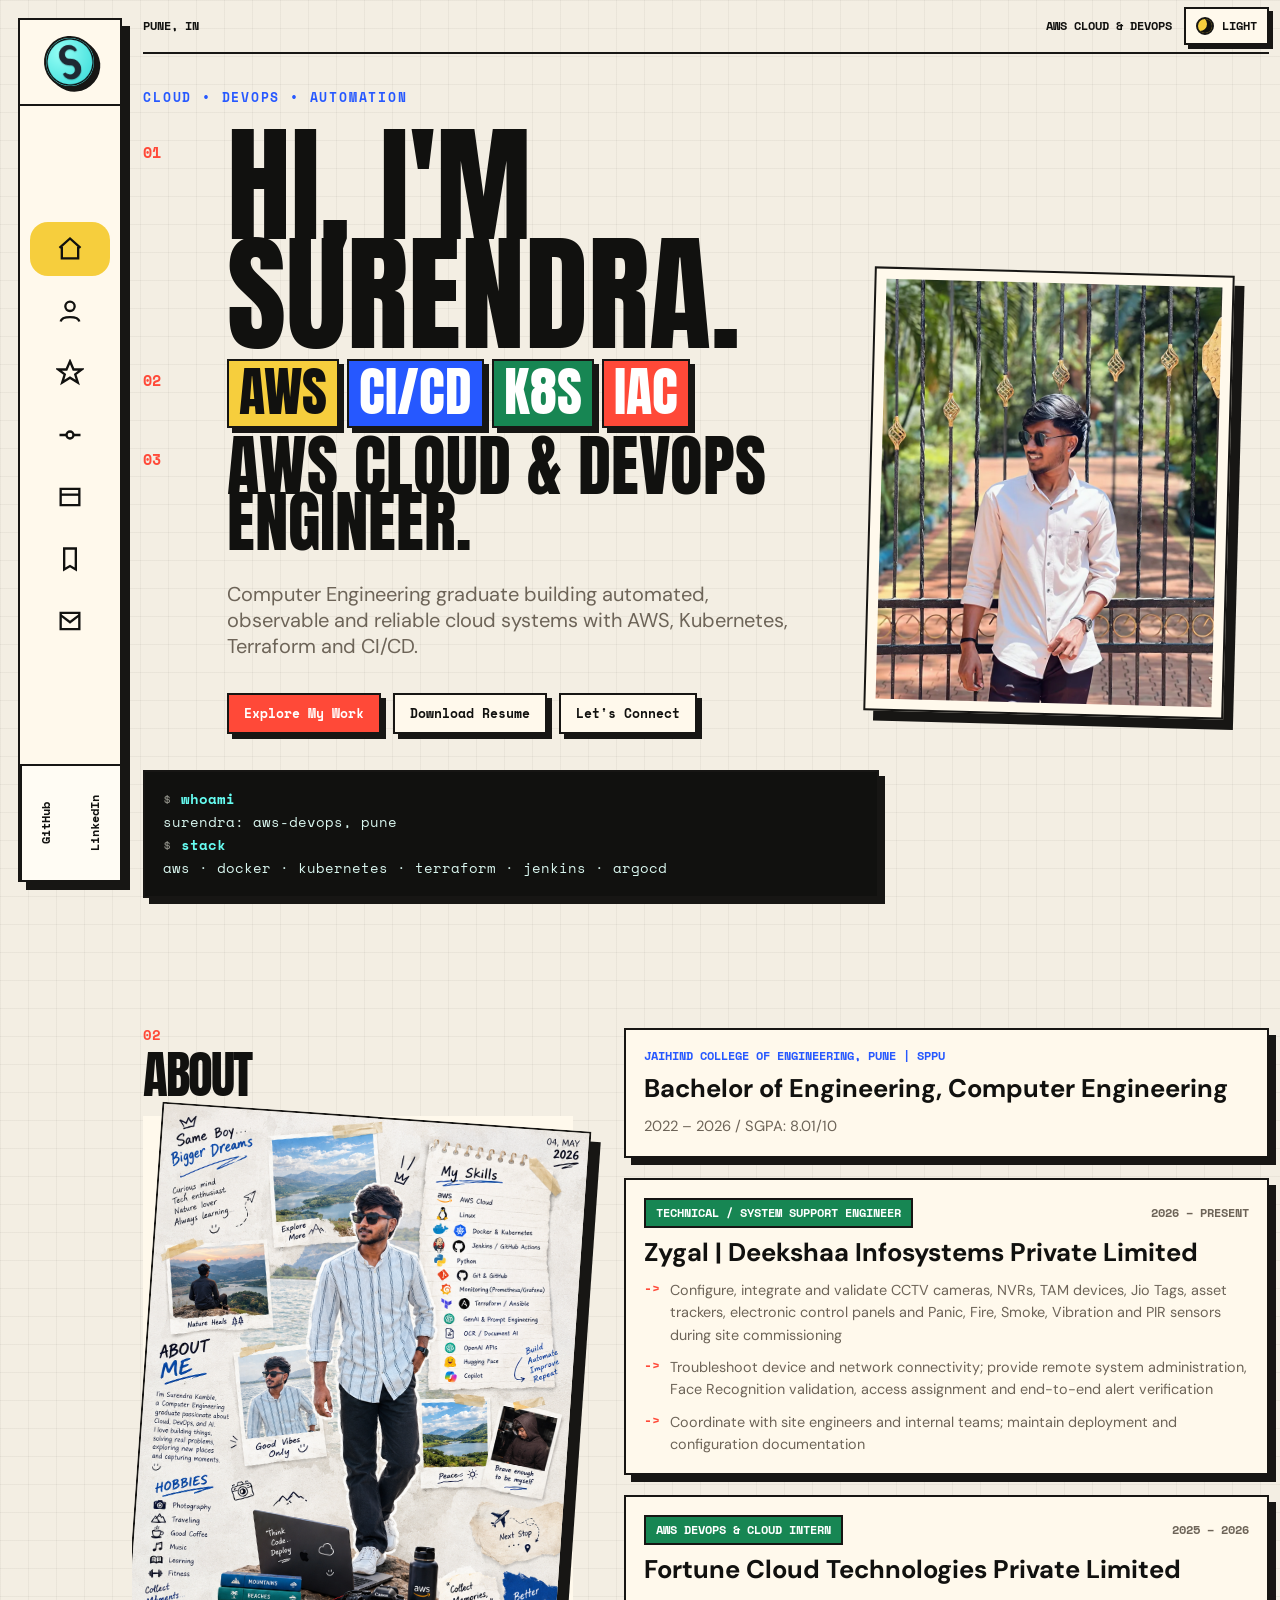
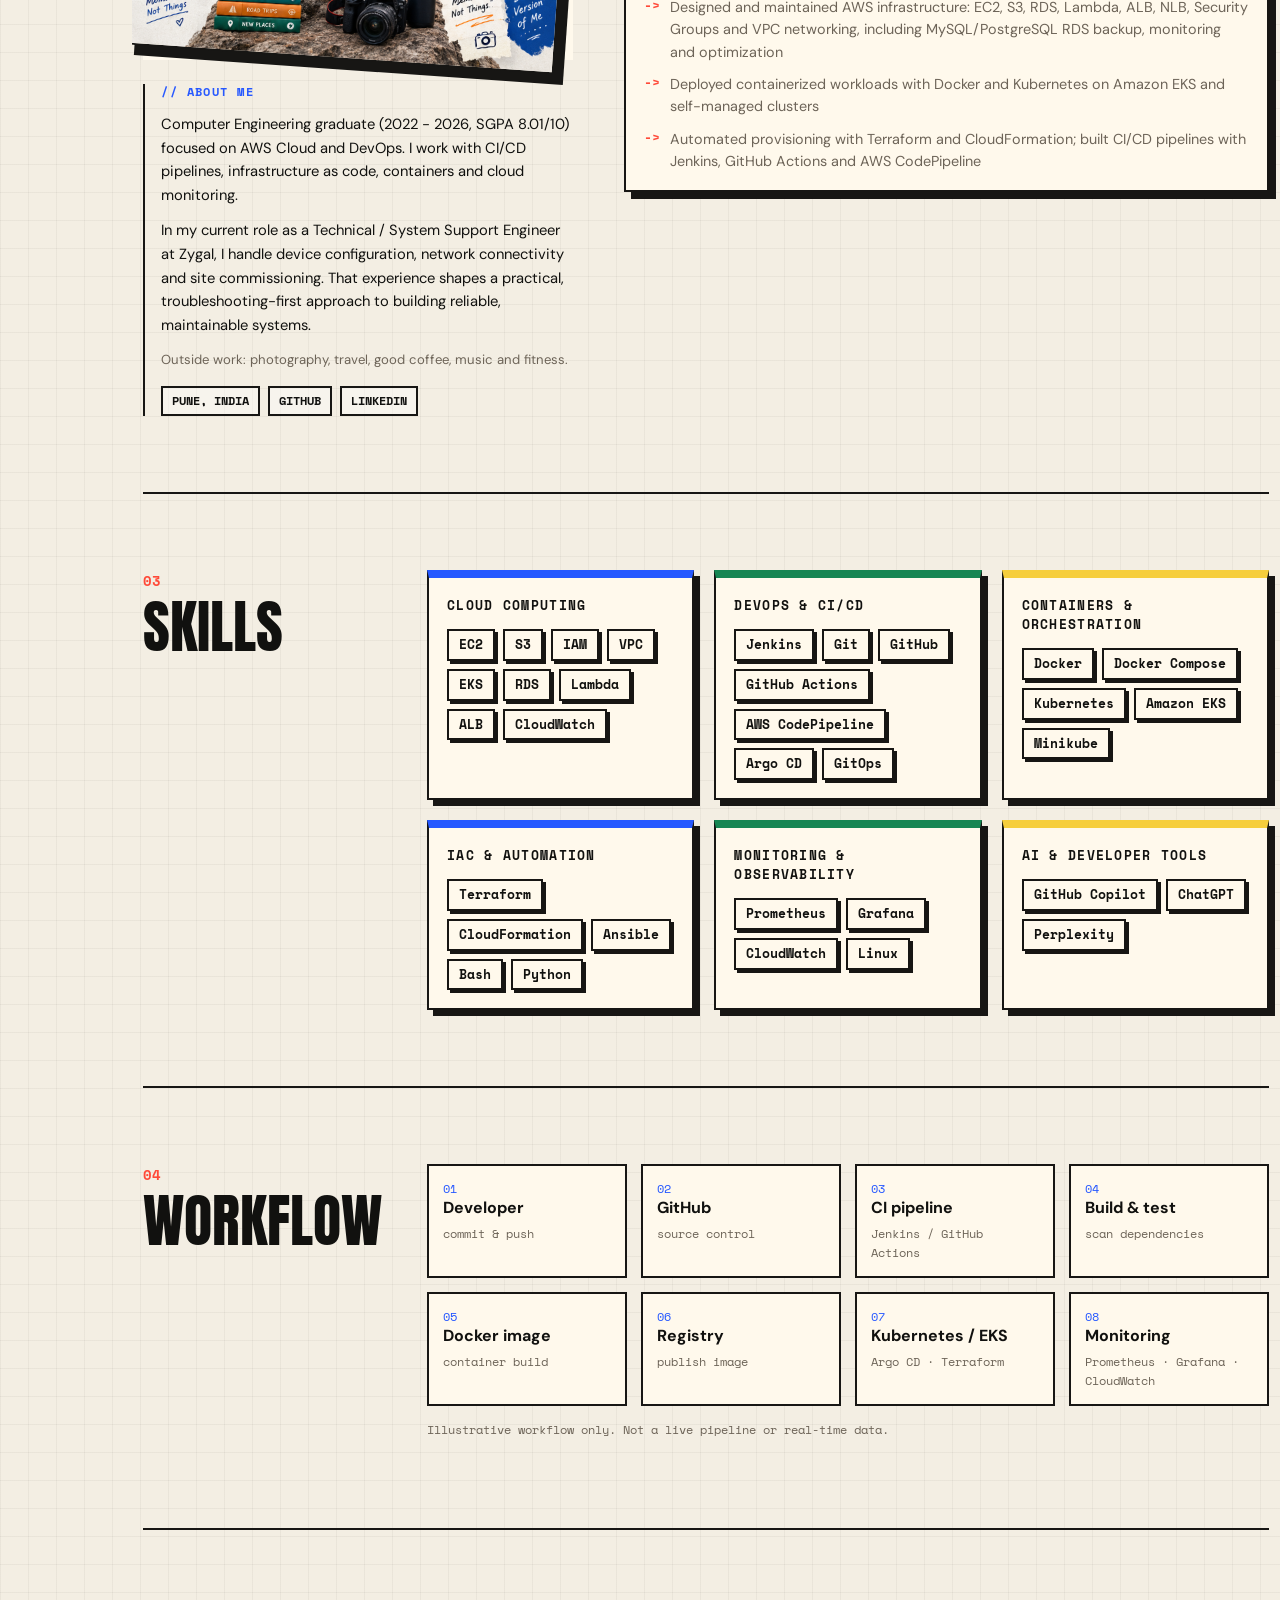
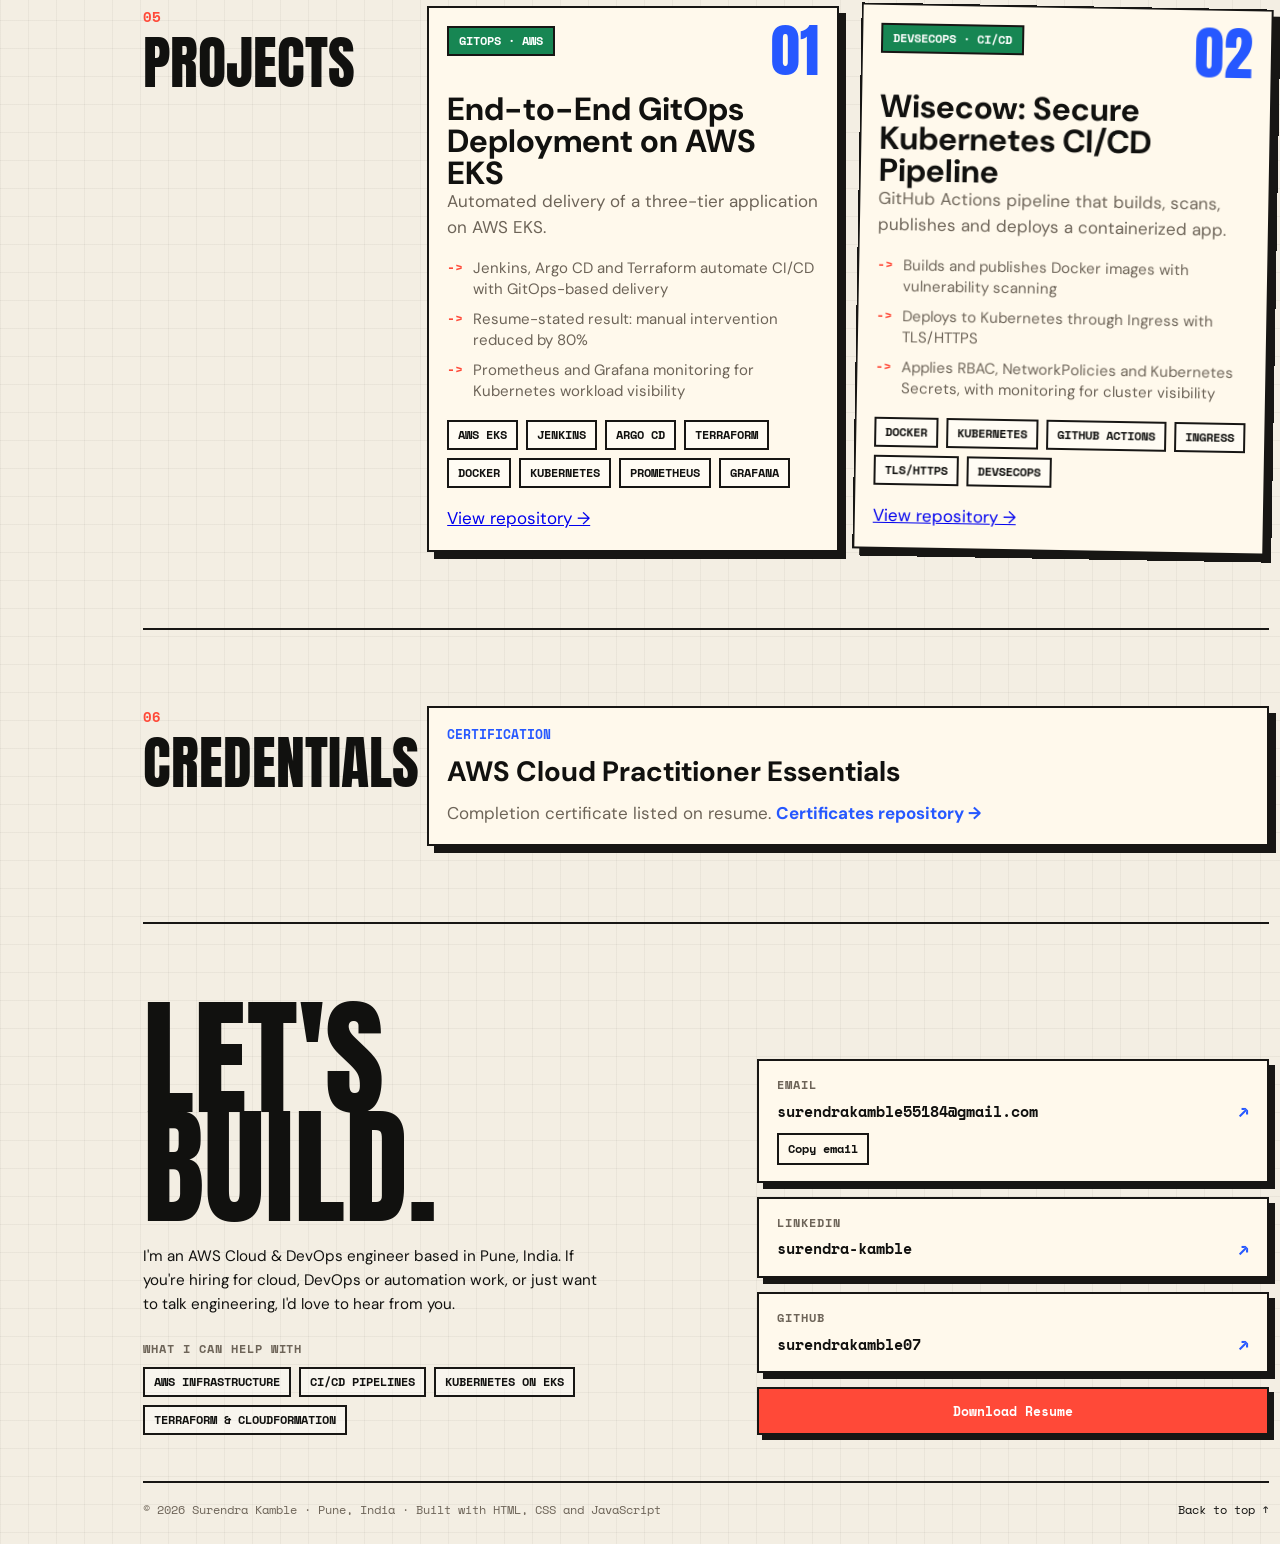
==== commit d2dfc094: "Update grade and resume" ====
--- a/index.html
+++ b/index.html
@@ -25,7 +25,7 @@
 <div class="actions"><a class="btn primary" href="#projects">Explore My Work</a><a class="btn" href="assets/Surendra_Kamble_Resume.pdf" download>Download Resume</a><a class="btn" href="#contact">Let's Connect</a></div>
 <div class="term" role="img" aria-label="Terminal summary of Surendra Kamble"><i>$</i> <b>whoami</b><br>surendra: aws-devops, pune<br><i>$</i> <b>stack</b><br>aws · docker · kubernetes · terraform · jenkins · argocd</div>
 </div><figure class="photo-card"><picture><source type="image/webp" srcset="images/me-800.webp 800w, images/me-1200.webp 1200w" sizes="(max-width: 620px) 200px, (max-width: 980px) 360px, 340px"><img class="hero-portrait" src="images/me-1200.jpg" srcset="images/me-800.jpg 800w, images/me-1200.jpg 1200w" sizes="(max-width: 620px) 200px, (max-width: 980px) 360px, 340px" alt="Portrait of Surendra Kamble" width="800" height="1000"></picture></figure></section>
-<section id="about" class="section wrap"><div class="about-column"><header class="section-title"><small>02</small><h2>About</h2></header><div class="about-visual-bio"><figure class="about-figure"><button class="about-collage-trigger" id="aboutCollageTrigger" type="button" aria-label="Open About Me collage full size"><img src="images/about.png" alt="Personal collage of Surendra Kamble with travel photos, hobbies and a skills notepad" width="1114" height="1411" loading="lazy" decoding="async"></button></figure><div class="about-bio"><p class="about-bio-label">// ABOUT ME</p><p>Computer Engineering graduate (2022 - 2026, CGPA 9.40/10) focused on AWS Cloud and DevOps. I work with CI/CD pipelines, infrastructure as code, containers and cloud monitoring.</p><p>In my current role as a Technical / System Support Engineer at Zygal, I handle device configuration, network connectivity and site commissioning. That experience shapes a practical, troubleshooting-first approach to building reliable, maintainable systems.</p><p class="about-bio-aside">Outside work: photography, travel, good coffee, music and fitness.</p><div class="about-bio-chips"><span class="tech-chip">Pune, India</span><a class="tech-chip" href="https://github.com/surendrakamble07" target="_blank" rel="noopener noreferrer">GitHub</a><a class="tech-chip" href="https://www.linkedin.com/in/surendra-kamble-593585319/" target="_blank" rel="noopener noreferrer">LinkedIn</a></div></div></div></div><div class="about-card-stack"><article class="about-card education-card"><div class="education-meta">Jaihind College of Engineering, Pune | SPPU</div><h3>Bachelor of Engineering, Computer Engineering</h3><p>2022 – 2026 / CGPA: 9.40/10</p></article><article class="about-card experience-card"><div class="experience-meta"><span class="timeline-role">Technical / System Support Engineer</span><span class="timeline-date">2026 – Present</span></div><h3>Zygal | Deekshaa Infosystems Private Limited</h3><ul class="about-list"><li>Configure, integrate and validate CCTV cameras, NVRs, TAM devices, Jio Tags, asset trackers, electronic control panels and Panic, Fire, Smoke, Vibration and PIR sensors during site commissioning</li><li>Troubleshoot device and network connectivity; provide remote system administration, Face Recognition validation, access assignment and end-to-end alert verification</li><li>Coordinate with site engineers and internal teams; maintain deployment and configuration documentation</li></ul></article><article class="about-card experience-card"><div class="experience-meta"><span class="timeline-role">AWS DevOps &amp; Cloud Intern</span><span class="timeline-date">2025 – 2026</span></div><h3>Fortune Cloud Technologies Private Limited</h3><ul class="about-list"><li>Designed and maintained AWS infrastructure: EC2, S3, RDS, Lambda, ALB, NLB, Security Groups and VPC networking, including MySQL/PostgreSQL RDS backup, monitoring and optimization</li><li>Deployed containerized workloads with Docker and Kubernetes on Amazon EKS and self-managed clusters</li><li>Automated provisioning with Terraform and CloudFormation; built CI/CD pipelines with Jenkins, GitHub Actions and AWS CodePipeline</li></ul></article></div></section>
+<section id="about" class="section wrap"><div class="about-column"><header class="section-title"><small>02</small><h2>About</h2></header><div class="about-visual-bio"><figure class="about-figure"><button class="about-collage-trigger" id="aboutCollageTrigger" type="button" aria-label="Open About Me collage full size"><img src="images/about.png" alt="Personal collage of Surendra Kamble with travel photos, hobbies and a skills notepad" width="1114" height="1411" loading="lazy" decoding="async"></button></figure><div class="about-bio"><p class="about-bio-label">// ABOUT ME</p><p>Computer Engineering graduate (2022 - 2026, SGPA 8.01/10) focused on AWS Cloud and DevOps. I work with CI/CD pipelines, infrastructure as code, containers and cloud monitoring.</p><p>In my current role as a Technical / System Support Engineer at Zygal, I handle device configuration, network connectivity and site commissioning. That experience shapes a practical, troubleshooting-first approach to building reliable, maintainable systems.</p><p class="about-bio-aside">Outside work: photography, travel, good coffee, music and fitness.</p><div class="about-bio-chips"><span class="tech-chip">Pune, India</span><a class="tech-chip" href="https://github.com/surendrakamble07" target="_blank" rel="noopener noreferrer">GitHub</a><a class="tech-chip" href="https://www.linkedin.com/in/surendra-kamble-593585319/" target="_blank" rel="noopener noreferrer">LinkedIn</a></div></div></div></div><div class="about-card-stack"><article class="about-card education-card"><div class="education-meta">Jaihind College of Engineering, Pune | SPPU</div><h3>Bachelor of Engineering, Computer Engineering</h3><p>2022 – 2026 / SGPA: 8.01/10</p></article><article class="about-card experience-card"><div class="experience-meta"><span class="timeline-role">Technical / System Support Engineer</span><span class="timeline-date">2026 – Present</span></div><h3>Zygal | Deekshaa Infosystems Private Limited</h3><ul class="about-list"><li>Configure, integrate and validate CCTV cameras, NVRs, TAM devices, Jio Tags, asset trackers, electronic control panels and Panic, Fire, Smoke, Vibration and PIR sensors during site commissioning</li><li>Troubleshoot device and network connectivity; provide remote system administration, Face Recognition validation, access assignment and end-to-end alert verification</li><li>Coordinate with site engineers and internal teams; maintain deployment and configuration documentation</li></ul></article><article class="about-card experience-card"><div class="experience-meta"><span class="timeline-role">AWS DevOps &amp; Cloud Intern</span><span class="timeline-date">2025 – 2026</span></div><h3>Fortune Cloud Technologies Private Limited</h3><ul class="about-list"><li>Designed and maintained AWS infrastructure: EC2, S3, RDS, Lambda, ALB, NLB, Security Groups and VPC networking, including MySQL/PostgreSQL RDS backup, monitoring and optimization</li><li>Deployed containerized workloads with Docker and Kubernetes on Amazon EKS and self-managed clusters</li><li>Automated provisioning with Terraform and CloudFormation; built CI/CD pipelines with Jenkins, GitHub Actions and AWS CodePipeline</li></ul></article></div></section>
 <section id="skills" class="section wrap"><aside class="section-title"><small>03</small><h2>Skills</h2></aside><div class="groups"><div class="group"><h3>Cloud computing</h3><span class="skill">EC2</span><span class="skill">S3</span><span class="skill">IAM</span><span class="skill">VPC</span><span class="skill">EKS</span><span class="skill">RDS</span><span class="skill">Lambda</span><span class="skill">ALB</span><span class="skill">CloudWatch</span></div><div class="group"><h3>DevOps &amp; CI/CD</h3><span class="skill">Jenkins</span><span class="skill">Git</span><span class="skill">GitHub</span><span class="skill">GitHub Actions</span><span class="skill">AWS CodePipeline</span><span class="skill">Argo CD</span><span class="skill">GitOps</span></div><div class="group"><h3>Containers &amp; orchestration</h3><span class="skill">Docker</span><span class="skill">Docker Compose</span><span class="skill">Kubernetes</span><span class="skill">Amazon EKS</span><span class="skill">Minikube</span></div><div class="group"><h3>IaC &amp; automation</h3><span class="skill">Terraform</span><span class="skill">CloudFormation</span><span class="skill">Ansible</span><span class="skill">Bash</span><span class="skill">Python</span></div><div class="group"><h3>Monitoring &amp; observability</h3><span class="skill">Prometheus</span><span class="skill">Grafana</span><span class="skill">CloudWatch</span><span class="skill">Linux</span></div><div class="group"><h3>AI &amp; developer tools</h3><span class="skill">GitHub Copilot</span><span class="skill">ChatGPT</span><span class="skill">Perplexity</span></div></div></section>
 <section id="workflow" class="section wrap"><aside class="section-title"><small>04</small><h2>Workflow</h2></aside><div><ol class="flow"><li>Developer<small>commit &amp; push</small></li><li>GitHub<small>source control</small></li><li>CI pipeline<small>Jenkins / GitHub Actions</small></li><li>Build &amp; test<small>scan dependencies</small></li><li>Docker image<small>container build</small></li><li>Registry<small>publish image</small></li><li>Kubernetes / EKS<small>Argo CD · Terraform</small></li><li>Monitoring<small>Prometheus · Grafana · CloudWatch</small></li></ol><p class="note">Illustrative workflow only. Not a live pipeline or real-time data.</p></div></section>
 <section id="projects" class="section wrap"><aside class="section-title"><small>05</small><h2>Projects</h2></aside><div class="project-grid"><article class="project-card"><div class="project-top"><span class="project-tag">GitOps · AWS</span><span class="project-index">01</span></div><div><h3>End-to-End GitOps Deployment on AWS EKS</h3><p>Automated delivery of a three-tier application on AWS EKS.</p></div><ul class="project-bullets"><li>Jenkins, Argo CD and Terraform automate CI/CD with GitOps-based delivery</li><li>Resume-stated result: manual intervention reduced by 80%</li><li>Prometheus and Grafana monitoring for Kubernetes workload visibility</li></ul><div class="tech-stack"><span class="tech-chip">AWS EKS</span><span class="tech-chip">Jenkins</span><span class="tech-chip">Argo CD</span><span class="tech-chip">Terraform</span><span class="tech-chip">Docker</span><span class="tech-chip">Kubernetes</span><span class="tech-chip">Prometheus</span><span class="tech-chip">Grafana</span></div><p><a href="https://github.com/surendrakamble07/node-todo-cicd-master" target="_blank" rel="noopener noreferrer">View repository &rarr;</a></p></article><article class="project-card"><div class="project-top"><span class="project-tag">DevSecOps · CI/CD</span><span class="project-index">02</span></div><div><h3>Wisecow: Secure Kubernetes CI/CD Pipeline</h3><p>GitHub Actions pipeline that builds, scans, publishes and deploys a containerized app.</p></div><ul class="project-bullets"><li>Builds and publishes Docker images with vulnerability scanning</li><li>Deploys to Kubernetes through Ingress with TLS/HTTPS</li><li>Applies RBAC, NetworkPolicies and Kubernetes Secrets, with monitoring for cluster visibility</li></ul><div class="tech-stack"><span class="tech-chip">Docker</span><span class="tech-chip">Kubernetes</span><span class="tech-chip">GitHub Actions</span><span class="tech-chip">Ingress</span><span class="tech-chip">TLS/HTTPS</span><span class="tech-chip">DevSecOps</span></div><p><a href="https://github.com/surendrakamble07/Wisecow-DevOps-Secure-Kubernetes-CI-CD-Pipeline" target="_blank" rel="noopener noreferrer">View repository &rarr;</a></p></article></div></section>
